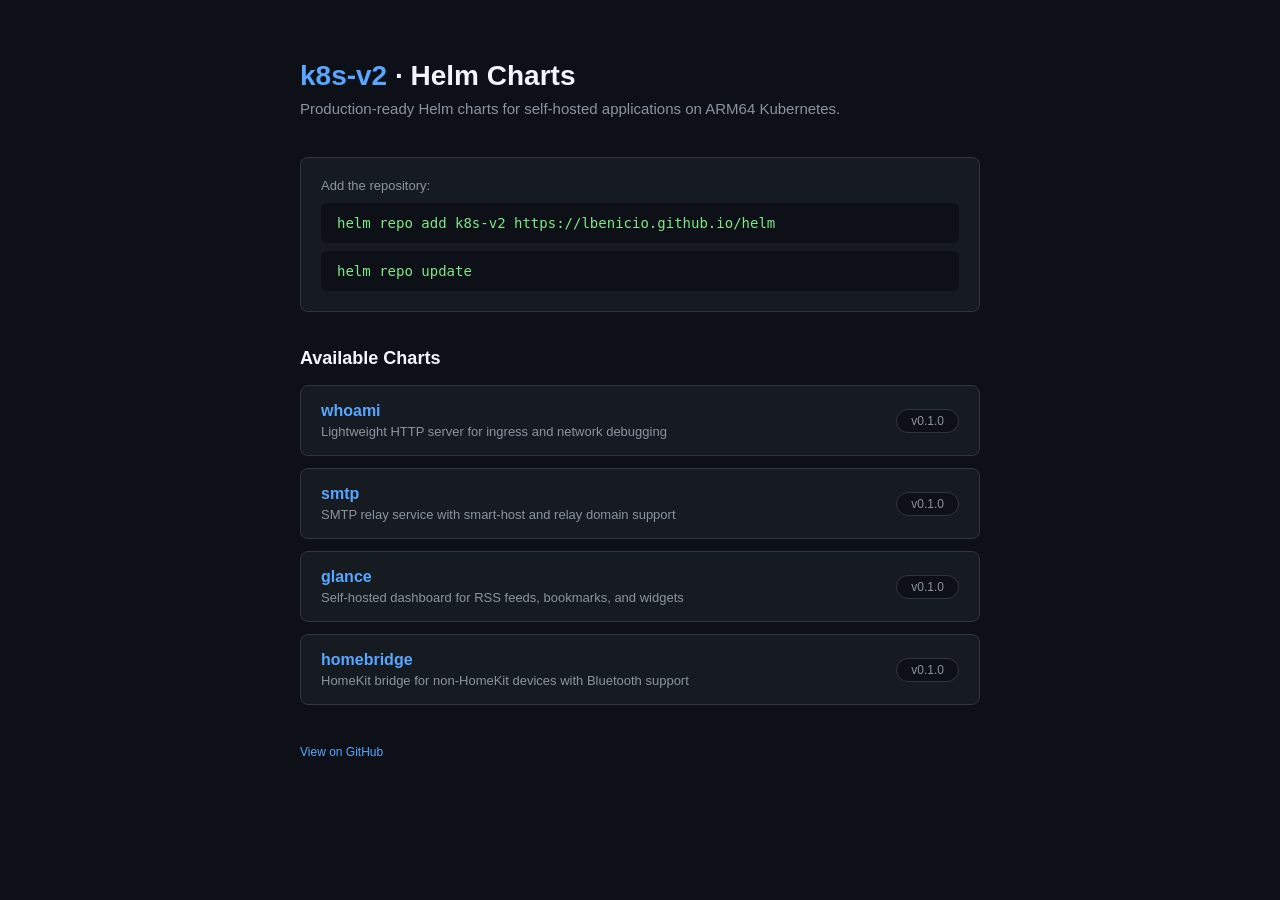
==== index.html @ 1e8fa6e9 "feat(ci): add landing page for Helm chart repository" ====
<!DOCTYPE html>
<html lang="en">
<head>
    <meta charset="UTF-8">
    <meta name="viewport" content="width=device-width, initial-scale=1.0">
    <title>k8s-v2 · Helm Charts</title>
    <style>
        * { margin: 0; padding: 0; box-sizing: border-box; }
        body {
            font-family: -apple-system, BlinkMacSystemFont, 'Segoe UI', Roboto, sans-serif;
            background: #0d1117;
            color: #c9d1d9;
            min-height: 100vh;
            display: flex;
            flex-direction: column;
            align-items: center;
            padding: 60px 20px;
        }
        .container { max-width: 680px; width: 100%; }
        h1 {
            font-size: 28px;
            font-weight: 600;
            margin-bottom: 8px;
            color: #f0f6fc;
        }
        h1 span { color: #58a6ff; }
        .subtitle {
            color: #8b949e;
            font-size: 15px;
            margin-bottom: 40px;
        }
        .install {
            background: #161b22;
            border: 1px solid #30363d;
            border-radius: 8px;
            padding: 20px;
            margin-bottom: 36px;
        }
        .install p { margin-bottom: 10px; color: #8b949e; font-size: 13px; }
        .install code {
            display: block;
            background: #0d1117;
            padding: 12px 16px;
            border-radius: 6px;
            font-size: 14px;
            color: #7ee787;
            margin-bottom: 8px;
            word-break: break-all;
        }
        .install code:last-child { margin-bottom: 0; }
        h2 {
            font-size: 18px;
            color: #f0f6fc;
            margin-bottom: 16px;
        }
        .chart {
            background: #161b22;
            border: 1px solid #30363d;
            border-radius: 8px;
            padding: 16px 20px;
            margin-bottom: 12px;
            display: flex;
            justify-content: space-between;
            align-items: center;
        }
        .chart-name { font-weight: 600; color: #58a6ff; font-size: 16px; }
        .chart-desc { color: #8b949e; font-size: 13px; margin-top: 4px; }
        .chart-ver {
            background: #0d1117;
            border: 1px solid #30363d;
            border-radius: 20px;
            padding: 4px 14px;
            font-size: 12px;
            color: #8b949e;
            white-space: nowrap;
        }
        .footer {
            margin-top: 40px;
            color: #484f58;
            font-size: 12px;
        }
        .footer a { color: #58a6ff; text-decoration: none; }
        .footer a:hover { text-decoration: underline; }
    </style>
</head>
<body>
    <div class="container">
        <h1><span>k8s-v2</span> · Helm Charts</h1>
        <p class="subtitle">Production-ready Helm charts for self-hosted applications on ARM64 Kubernetes.</p>

        <div class="install">
            <p>Add the repository:</p>
            <code>helm repo add k8s-v2 https://lbenicio.github.io/helm</code>
            <code>helm repo update</code>
        </div>

        <h2>Available Charts</h2>

        <div class="chart">
            <div>
                <div class="chart-name">whoami</div>
                <div class="chart-desc">Lightweight HTTP server for ingress and network debugging</div>
            </div>
            <span class="chart-ver">v0.1.0</span>
        </div>
        <div class="chart">
            <div>
                <div class="chart-name">smtp</div>
                <div class="chart-desc">SMTP relay service with smart-host and relay domain support</div>
            </div>
            <span class="chart-ver">v0.1.0</span>
        </div>
        <div class="chart">
            <div>
                <div class="chart-name">glance</div>
                <div class="chart-desc">Self-hosted dashboard for RSS feeds, bookmarks, and widgets</div>
            </div>
            <span class="chart-ver">v0.1.0</span>
        </div>
        <div class="chart">
            <div>
                <div class="chart-name">homebridge</div>
                <div class="chart-desc">HomeKit bridge for non-HomeKit devices with Bluetooth support</div>
            </div>
            <span class="chart-ver">v0.1.0</span>
        </div>

        <p class="footer">
            <a href="https://github.com/lbenicio/helm">View on GitHub</a>
        </p>
    </div>
</body>
</html>
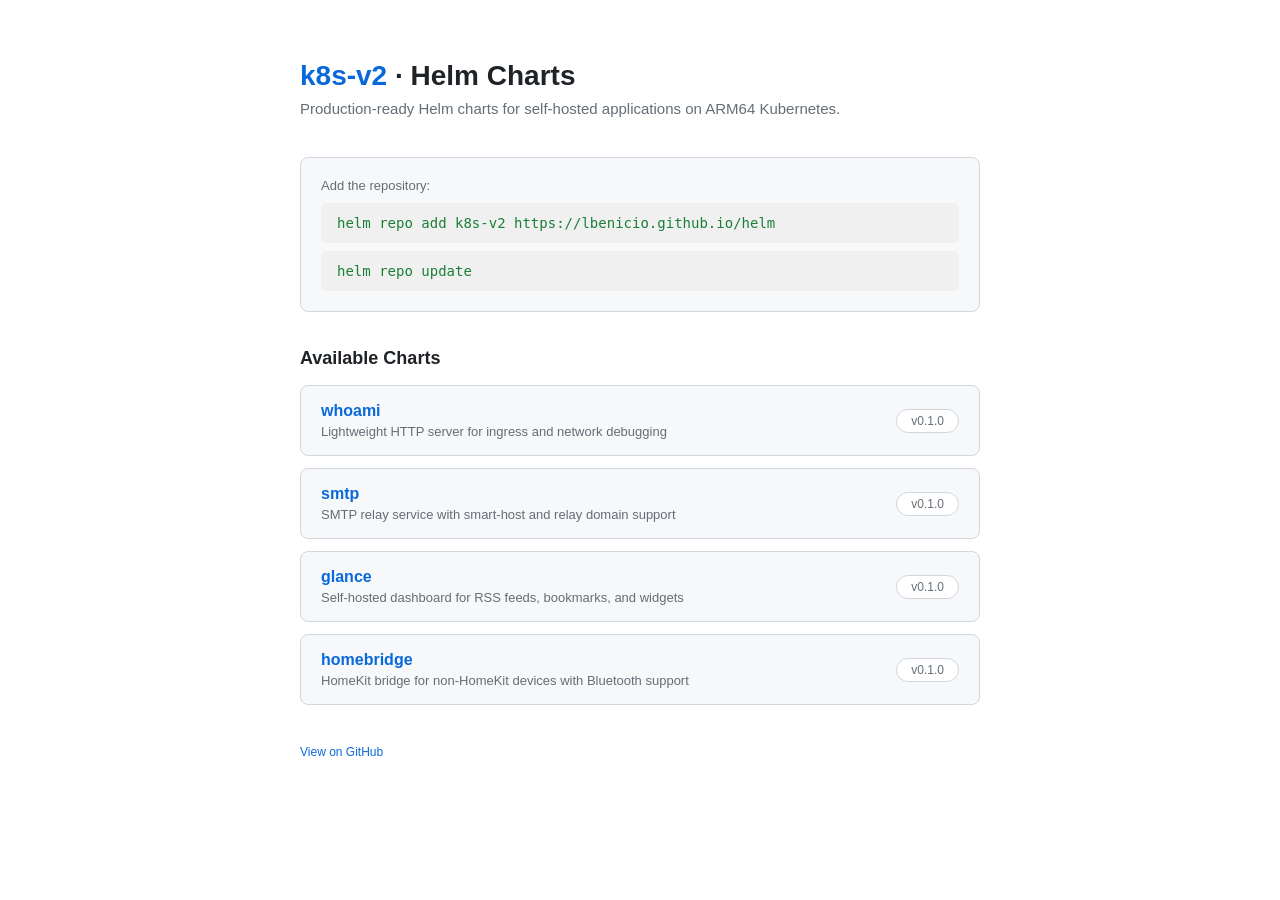
==== commit 3185ffb2: "style(index): add CSS custom properties and light theme support" ====
--- a/index.html
+++ b/index.html
@@ -1,133 +1,187 @@
-<!DOCTYPE html>
+<!doctype html>
 <html lang="en">
-<head>
-    <meta charset="UTF-8">
-    <meta name="viewport" content="width=device-width, initial-scale=1.0">
+  <head>
+    <meta charset="UTF-8" />
+    <meta name="viewport" content="width=device-width, initial-scale=1.0" />
     <title>k8s-v2 · Helm Charts</title>
     <style>
-        * { margin: 0; padding: 0; box-sizing: border-box; }
-        body {
-            font-family: -apple-system, BlinkMacSystemFont, 'Segoe UI', Roboto, sans-serif;
-            background: #0d1117;
-            color: #c9d1d9;
-            min-height: 100vh;
-            display: flex;
-            flex-direction: column;
-            align-items: center;
-            padding: 60px 20px;
+      :root {
+        --bg: #0d1117;
+        --bg-card: #161b22;
+        --bg-code: #0d1117;
+        --border: #30363d;
+        --text: #c9d1d9;
+        --text-dim: #8b949e;
+        --text-bright: #f0f6fc;
+        --accent: #58a6ff;
+        --code: #7ee787;
+        --footer: #484f58;
+      }
+      @media (prefers-color-scheme: light) {
+        :root {
+          --bg: #ffffff;
+          --bg-card: #f6f8fa;
+          --bg-code: #f0f0f0;
+          --border: #d0d7de;
+          --text: #24292f;
+          --text-dim: #656d76;
+          --text-bright: #1f2328;
+          --accent: #0969da;
+          --code: #1a7f37;
+          --footer: #656d76;
         }
-        .container { max-width: 680px; width: 100%; }
-        h1 {
-            font-size: 28px;
-            font-weight: 600;
-            margin-bottom: 8px;
-            color: #f0f6fc;
-        }
-        h1 span { color: #58a6ff; }
-        .subtitle {
-            color: #8b949e;
-            font-size: 15px;
-            margin-bottom: 40px;
-        }
-        .install {
-            background: #161b22;
-            border: 1px solid #30363d;
-            border-radius: 8px;
-            padding: 20px;
-            margin-bottom: 36px;
-        }
-        .install p { margin-bottom: 10px; color: #8b949e; font-size: 13px; }
-        .install code {
-            display: block;
-            background: #0d1117;
-            padding: 12px 16px;
-            border-radius: 6px;
-            font-size: 14px;
-            color: #7ee787;
-            margin-bottom: 8px;
-            word-break: break-all;
-        }
-        .install code:last-child { margin-bottom: 0; }
-        h2 {
-            font-size: 18px;
-            color: #f0f6fc;
-            margin-bottom: 16px;
-        }
-        .chart {
-            background: #161b22;
-            border: 1px solid #30363d;
-            border-radius: 8px;
-            padding: 16px 20px;
-            margin-bottom: 12px;
-            display: flex;
-            justify-content: space-between;
-            align-items: center;
-        }
-        .chart-name { font-weight: 600; color: #58a6ff; font-size: 16px; }
-        .chart-desc { color: #8b949e; font-size: 13px; margin-top: 4px; }
-        .chart-ver {
-            background: #0d1117;
-            border: 1px solid #30363d;
-            border-radius: 20px;
-            padding: 4px 14px;
-            font-size: 12px;
-            color: #8b949e;
-            white-space: nowrap;
-        }
-        .footer {
-            margin-top: 40px;
-            color: #484f58;
-            font-size: 12px;
-        }
-        .footer a { color: #58a6ff; text-decoration: none; }
-        .footer a:hover { text-decoration: underline; }
+      }
+      * {
+        margin: 0;
+        padding: 0;
+        box-sizing: border-box;
+      }
+      body {
+        font-family: -apple-system, BlinkMacSystemFont, "Segoe UI", Roboto, sans-serif;
+        background: var(--bg);
+        color: var(--text);
+        min-height: 100vh;
+        display: flex;
+        flex-direction: column;
+        align-items: center;
+        padding: 60px 20px;
+      }
+      .container {
+        max-width: 680px;
+        width: 100%;
+      }
+      h1 {
+        font-size: 28px;
+        font-weight: 600;
+        margin-bottom: 8px;
+        color: var(--text-bright);
+      }
+      h1 span {
+        color: var(--accent);
+      }
+      .subtitle {
+        color: var(--text-dim);
+        font-size: 15px;
+        margin-bottom: 40px;
+      }
+      .install {
+        background: var(--bg-card);
+        border: 1px solid var(--border);
+        border-radius: 8px;
+        padding: 20px;
+        margin-bottom: 36px;
+      }
+      .install p {
+        margin-bottom: 10px;
+        color: var(--text-dim);
+        font-size: 13px;
+      }
+      .install code {
+        display: block;
+        background: var(--bg-code);
+        padding: 12px 16px;
+        border-radius: 6px;
+        font-size: 14px;
+        color: var(--code);
+        margin-bottom: 8px;
+        word-break: break-all;
+      }
+      .install code:last-child {
+        margin-bottom: 0;
+      }
+      h2 {
+        font-size: 18px;
+        color: var(--text-bright);
+        margin-bottom: 16px;
+      }
+      .chart {
+        background: var(--bg-card);
+        border: 1px solid var(--border);
+        border-radius: 8px;
+        padding: 16px 20px;
+        margin-bottom: 12px;
+        display: flex;
+        justify-content: space-between;
+        align-items: center;
+      }
+      .chart-name {
+        font-weight: 600;
+        color: var(--accent);
+        font-size: 16px;
+      }
+      .chart-desc {
+        color: var(--text-dim);
+        font-size: 13px;
+        margin-top: 4px;
+      }
+      .chart-ver {
+        background: var(--bg);
+        border: 1px solid var(--border);
+        border-radius: 20px;
+        padding: 4px 14px;
+        font-size: 12px;
+        color: var(--text-dim);
+        white-space: nowrap;
+      }
+      .footer {
+        margin-top: 40px;
+        color: var(--footer);
+        font-size: 12px;
+      }
+      .footer a {
+        color: var(--accent);
+        text-decoration: none;
+      }
+      .footer a:hover {
+        text-decoration: underline;
+      }
     </style>
-</head>
-<body>
+  </head>
+  <body>
     <div class="container">
-        <h1><span>k8s-v2</span> · Helm Charts</h1>
-        <p class="subtitle">Production-ready Helm charts for self-hosted applications on ARM64 Kubernetes.</p>
+      <h1><span>k8s-v2</span> · Helm Charts</h1>
+      <p class="subtitle">Production-ready Helm charts for self-hosted applications on ARM64 Kubernetes.</p>
 
-        <div class="install">
-            <p>Add the repository:</p>
-            <code>helm repo add k8s-v2 https://lbenicio.github.io/helm</code>
-            <code>helm repo update</code>
+      <div class="install">
+        <p>Add the repository:</p>
+        <code>helm repo add k8s-v2 https://lbenicio.github.io/helm</code>
+        <code>helm repo update</code>
+      </div>
+
+      <h2>Available Charts</h2>
+
+      <div class="chart">
+        <div>
+          <div class="chart-name">whoami</div>
+          <div class="chart-desc">Lightweight HTTP server for ingress and network debugging</div>
         </div>
+        <span class="chart-ver">v0.1.0</span>
+      </div>
+      <div class="chart">
+        <div>
+          <div class="chart-name">smtp</div>
+          <div class="chart-desc">SMTP relay service with smart-host and relay domain support</div>
+        </div>
+        <span class="chart-ver">v0.1.0</span>
+      </div>
+      <div class="chart">
+        <div>
+          <div class="chart-name">glance</div>
+          <div class="chart-desc">Self-hosted dashboard for RSS feeds, bookmarks, and widgets</div>
+        </div>
+        <span class="chart-ver">v0.1.0</span>
+      </div>
+      <div class="chart">
+        <div>
+          <div class="chart-name">homebridge</div>
+          <div class="chart-desc">HomeKit bridge for non-HomeKit devices with Bluetooth support</div>
+        </div>
+        <span class="chart-ver">v0.1.0</span>
+      </div>
 
-        <h2>Available Charts</h2>
-
-        <div class="chart">
-            <div>
-                <div class="chart-name">whoami</div>
-                <div class="chart-desc">Lightweight HTTP server for ingress and network debugging</div>
-            </div>
-            <span class="chart-ver">v0.1.0</span>
-        </div>
-        <div class="chart">
-            <div>
-                <div class="chart-name">smtp</div>
-                <div class="chart-desc">SMTP relay service with smart-host and relay domain support</div>
-            </div>
-            <span class="chart-ver">v0.1.0</span>
-        </div>
-        <div class="chart">
-            <div>
-                <div class="chart-name">glance</div>
-                <div class="chart-desc">Self-hosted dashboard for RSS feeds, bookmarks, and widgets</div>
-            </div>
-            <span class="chart-ver">v0.1.0</span>
-        </div>
-        <div class="chart">
-            <div>
-                <div class="chart-name">homebridge</div>
-                <div class="chart-desc">HomeKit bridge for non-HomeKit devices with Bluetooth support</div>
-            </div>
-            <span class="chart-ver">v0.1.0</span>
-        </div>
-
-        <p class="footer">
-            <a href="https://github.com/lbenicio/helm">View on GitHub</a>
-        </p>
+      <p class="footer">
+        <a href="https://github.com/lbenicio/helm">View on GitHub</a>
+      </p>
     </div>
-</body>
+  </body>
 </html>
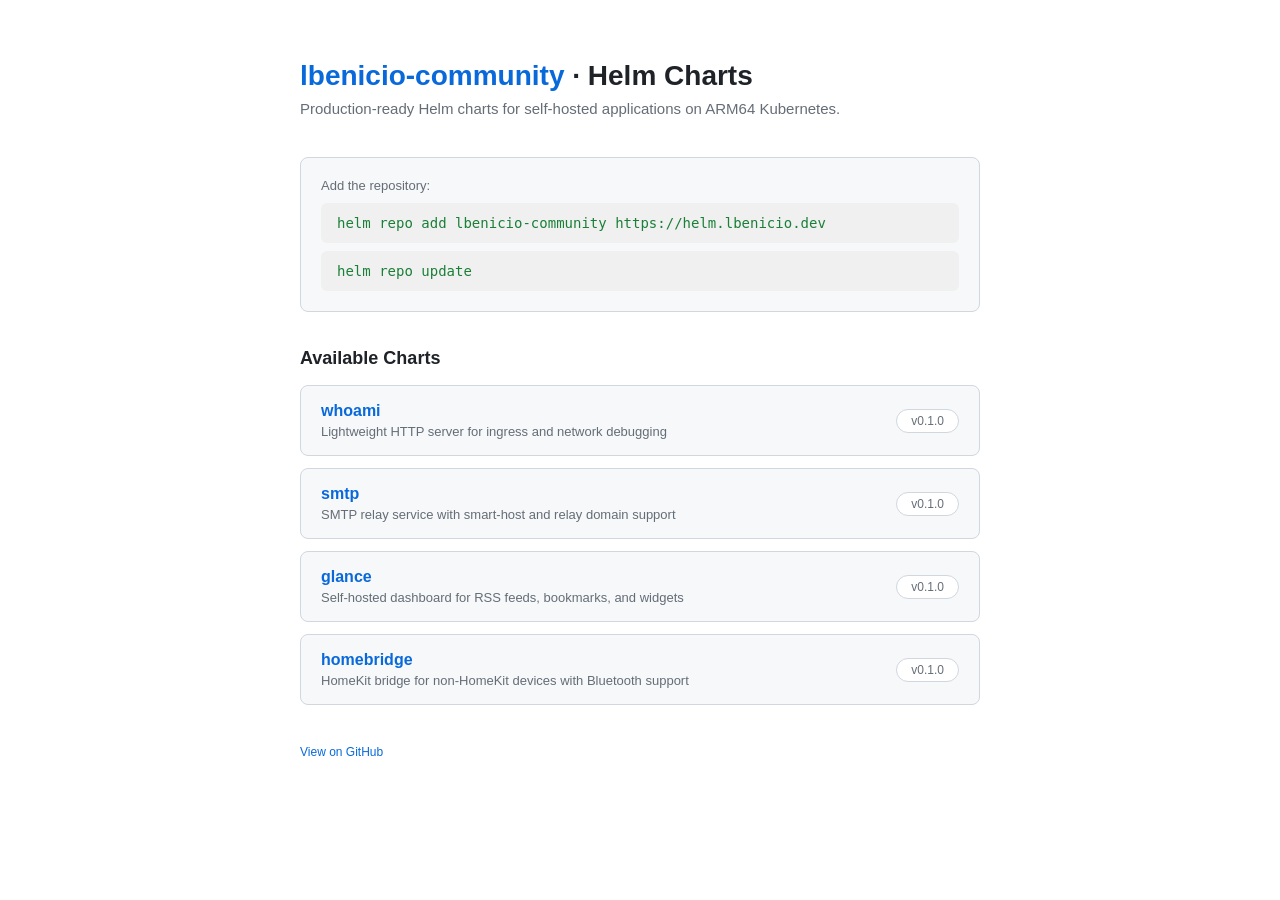
==== commit bceade81: "chore(index): update repository name and URL" ====
--- a/index.html
+++ b/index.html
@@ -3,7 +3,7 @@
   <head>
     <meta charset="UTF-8" />
     <meta name="viewport" content="width=device-width, initial-scale=1.0" />
-    <title>k8s-v2 · Helm Charts</title>
+    <title>lbenicio-community · Helm Charts</title>
     <style>
       :root {
         --bg: #0d1117;
@@ -139,12 +139,12 @@
   </head>
   <body>
     <div class="container">
-      <h1><span>k8s-v2</span> · Helm Charts</h1>
+      <h1><span>lbenicio-community</span> · Helm Charts</h1>
       <p class="subtitle">Production-ready Helm charts for self-hosted applications on ARM64 Kubernetes.</p>
 
       <div class="install">
         <p>Add the repository:</p>
-        <code>helm repo add k8s-v2 https://lbenicio.github.io/helm</code>
+        <code>helm repo add lbenicio-community https://helm.lbenicio.dev</code>
         <code>helm repo update</code>
       </div>
 
